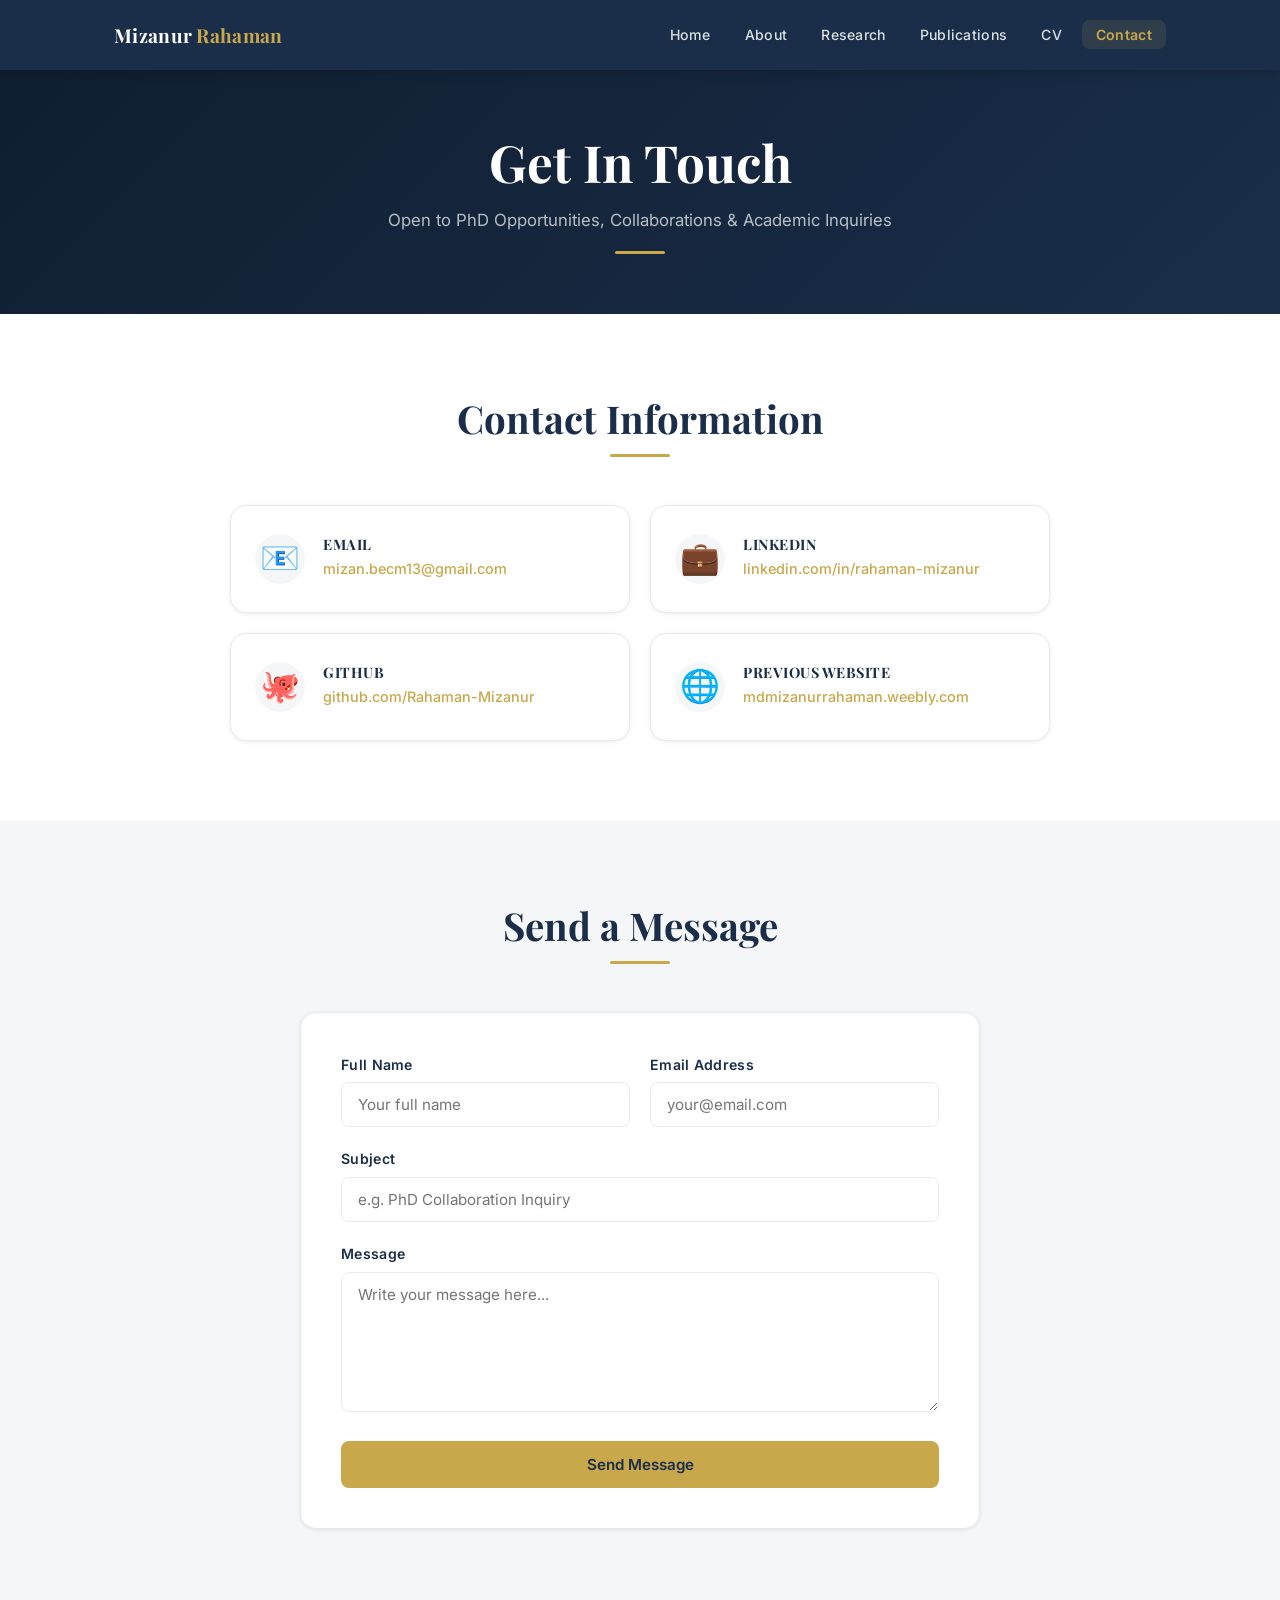
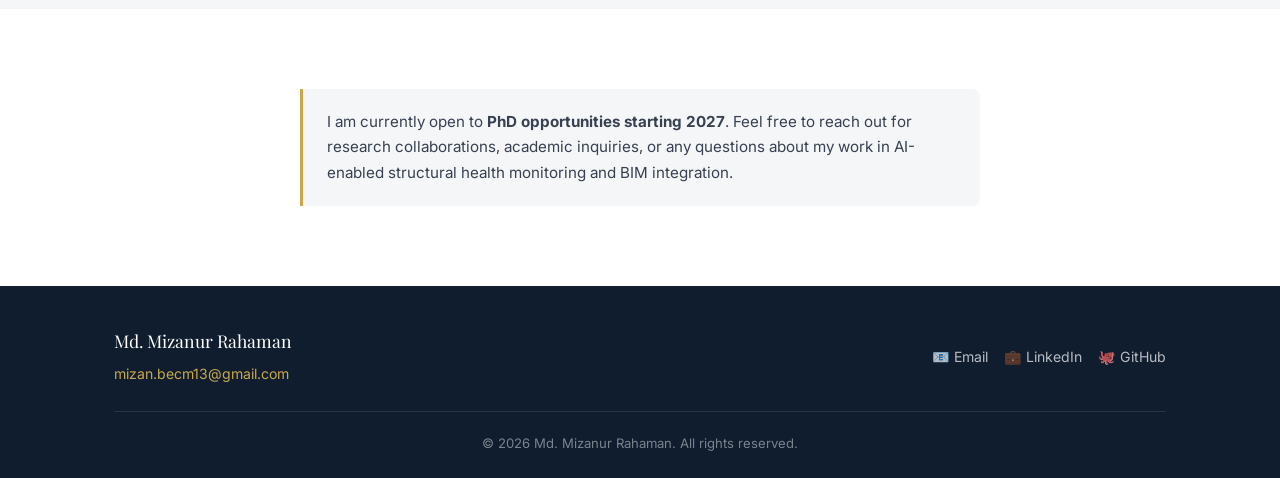
==== contact.html @ 8675cff0 "Initial commit: PhD portfolio website" ====
<!DOCTYPE html>
<html lang="en">
<head>
  <meta charset="UTF-8" />
  <meta name="viewport" content="width=device-width, initial-scale=1.0" />
  <title>Contact — Md. Mizanur Rahaman</title>
  <meta name="description" content="Contact Md. Mizanur Rahaman — open to PhD opportunities, research collaborations, and academic inquiries." />
  <link rel="stylesheet" href="assets/css/style.css" />
</head>
<body>

  <div id="nav-placeholder"></div>

  <!-- ===== PAGE HERO ===== -->
  <header class="page-hero">
    <div class="container">
      <h1>Get In Touch</h1>
      <p>Open to PhD Opportunities, Collaborations &amp; Academic Inquiries</p>
      <div class="gold-bar"></div>
    </div>
  </header>

  <main>

    <!-- ===== CONTACT CARDS ===== -->
    <section class="section">
      <div class="container">
        <div class="section-title">
          <h2>Contact Information</h2>
          <div class="underline"></div>
        </div>
        <div class="contact-cards" style="max-width: 820px; margin: 0 auto;">

          <a href="mailto:mizan.becm13@gmail.com" class="contact-card">
            <div class="c-icon">📧</div>
            <div>
              <h4>Email</h4>
              <p>mizan.becm13@gmail.com</p>
            </div>
          </a>

          <a href="https://linkedin.com/in/rahaman-mizanur" target="_blank" rel="noopener" class="contact-card">
            <div class="c-icon">💼</div>
            <div>
              <h4>LinkedIn</h4>
              <p>linkedin.com/in/rahaman-mizanur</p>
            </div>
          </a>

          <a href="https://github.com/Rahaman-Mizanur" target="_blank" rel="noopener" class="contact-card">
            <div class="c-icon">🐙</div>
            <div>
              <h4>GitHub</h4>
              <p>github.com/Rahaman-Mizanur</p>
            </div>
          </a>

          <a href="https://mdmizanurrahaman.weebly.com" target="_blank" rel="noopener" class="contact-card">
            <div class="c-icon">🌐</div>
            <div>
              <h4>Previous Website</h4>
              <p>mdmizanurrahaman.weebly.com</p>
            </div>
          </a>

        </div>
      </div>
    </section>

    <!-- ===== CONTACT FORM ===== -->
    <section class="section section-alt">
      <div class="container">
        <div class="section-title">
          <h2>Send a Message</h2>
          <div class="underline"></div>
        </div>
        <div style="max-width: 680px; margin: 0 auto;">

          <!-- Replace YOUR_FORM_ID with your Formspree form ID after signing up at formspree.io -->
          <form class="contact-form" action="https://formspree.io/f/YOUR_FORM_ID" method="POST">

            <div class="form-row">
              <div class="form-group">
                <label for="name">Full Name</label>
                <input type="text" id="name" name="name" placeholder="Your full name" required />
              </div>
              <div class="form-group">
                <label for="email">Email Address</label>
                <input type="email" id="email" name="email" placeholder="your@email.com" required />
              </div>
            </div>

            <div class="form-group">
              <label for="subject">Subject</label>
              <input type="text" id="subject" name="subject" placeholder="e.g. PhD Collaboration Inquiry" required />
            </div>

            <div class="form-group">
              <label for="message">Message</label>
              <textarea id="message" name="message" placeholder="Write your message here..." required></textarea>
            </div>

            <button type="submit" class="btn btn-primary" style="width:100%; justify-content:center;">
              Send Message
            </button>

          </form>

        </div>
      </div>
    </section>

    <!-- ===== NOTE ===== -->
    <section class="section">
      <div class="container">
        <div style="max-width: 680px; margin: 0 auto;">
          <div class="form-note">
            I am currently open to <strong>PhD opportunities starting 2027</strong>. Feel free to reach out
            for research collaborations, academic inquiries, or any questions about my work in AI-enabled
            structural health monitoring and BIM integration.
          </div>
        </div>
      </div>
    </section>

  </main>

  <div id="footer-placeholder"></div>

  <script src="assets/js/main.js"></script>
</body>
</html>
---- assets/css/style.css ----
/* ============================================================
   style.css — PhD Portfolio Website: Md. Mizanur Rahaman
   ============================================================ */

/* --- Google Fonts --- */
@import url('https://fonts.googleapis.com/css2?family=Inter:wght@300;400;500;600;700&family=Playfair+Display:wght@400;600;700&display=swap');

/* --- CSS Variables --- */
:root {
  --navy:       #1a2e4a;
  --navy-dark:  #0f1d2f;
  --navy-light: #243d60;
  --gold:       #c9a84c;
  --gold-light: #e0c070;
  --white:      #ffffff;
  --grey-light: #f5f6f8;
  --grey-mid:   #e8eaed;
  --grey-text:  #6b7280;
  --text-dark:  #1f2937;
  --text-body:  #374151;

  --font-body:    'Inter', sans-serif;
  --font-heading: 'Playfair Display', serif;

  --shadow-sm:  0 1px 4px rgba(0,0,0,0.08);
  --shadow-md:  0 4px 16px rgba(0,0,0,0.12);
  --shadow-lg:  0 8px 32px rgba(0,0,0,0.16);

  --radius:     8px;
  --radius-lg:  16px;
  --transition: 0.25s ease;

  --nav-height: 70px;
}

/* --- Reset & Base --- */
*, *::before, *::after {
  box-sizing: border-box;
  margin: 0;
  padding: 0;
}

html {
  scroll-behavior: smooth;
}

body {
  font-family: var(--font-body);
  color: var(--text-body);
  background: var(--white);
  line-height: 1.7;
  font-size: 16px;
}

img {
  max-width: 100%;
  display: block;
}

a {
  color: var(--gold);
  text-decoration: none;
  transition: color var(--transition);
}

a:hover {
  color: var(--gold-light);
}

ul {
  list-style: none;
}

/* --- Typography --- */
h1, h2, h3, h4, h5 {
  font-family: var(--font-heading);
  color: var(--navy);
  line-height: 1.25;
}

h1 { font-size: clamp(2rem, 5vw, 3.2rem); }
h2 { font-size: clamp(1.6rem, 3.5vw, 2.4rem); }
h3 { font-size: clamp(1.2rem, 2.5vw, 1.6rem); }
h4 { font-size: 1.1rem; }

p { margin-bottom: 1rem; }
p:last-child { margin-bottom: 0; }

/* --- Layout Utilities --- */
.container {
  max-width: 1100px;
  margin: 0 auto;
  padding: 0 24px;
}

.section {
  padding: 80px 0;
}

.section-alt {
  background: var(--grey-light);
}

.section-title {
  text-align: center;
  margin-bottom: 48px;
}

.section-title h2 {
  margin-bottom: 12px;
}

.section-title .underline {
  width: 60px;
  height: 3px;
  background: var(--gold);
  margin: 0 auto;
  border-radius: 2px;
}

.section-title p {
  color: var(--grey-text);
  margin-top: 12px;
  font-size: 1.05rem;
}

/* --- Buttons --- */
.btn {
  display: inline-flex;
  align-items: center;
  gap: 8px;
  padding: 12px 28px;
  border-radius: var(--radius);
  font-family: var(--font-body);
  font-size: 0.95rem;
  font-weight: 600;
  cursor: pointer;
  transition: all var(--transition);
  border: 2px solid transparent;
  text-decoration: none;
}

.btn-primary {
  background: var(--gold);
  color: var(--navy);
  border-color: var(--gold);
}

.btn-primary:hover {
  background: var(--gold-light);
  border-color: var(--gold-light);
  color: var(--navy);
  transform: translateY(-2px);
  box-shadow: var(--shadow-md);
}

.btn-outline {
  background: transparent;
  color: var(--white);
  border-color: var(--white);
}

.btn-outline:hover {
  background: var(--white);
  color: var(--navy);
  transform: translateY(-2px);
  box-shadow: var(--shadow-md);
}

.btn-outline-navy {
  background: transparent;
  color: var(--navy);
  border-color: var(--navy);
}

.btn-outline-navy:hover {
  background: var(--navy);
  color: var(--white);
  transform: translateY(-2px);
}

/* ============================================================
   NAVIGATION
   ============================================================ */
#navbar {
  position: fixed;
  top: 0;
  left: 0;
  right: 0;
  height: var(--nav-height);
  background: var(--navy);
  z-index: 1000;
  box-shadow: 0 2px 12px rgba(0,0,0,0.2);
}

.nav-inner {
  display: flex;
  align-items: center;
  justify-content: space-between;
  height: 100%;
  max-width: 1100px;
  margin: 0 auto;
  padding: 0 24px;
}

.nav-logo {
  font-family: var(--font-heading);
  font-size: 1.2rem;
  font-weight: 700;
  color: var(--white);
  letter-spacing: 0.3px;
}

.nav-logo span {
  color: var(--gold);
}

.nav-links {
  display: flex;
  align-items: center;
  gap: 6px;
}

.nav-links a {
  color: rgba(255,255,255,0.85);
  font-size: 0.88rem;
  font-weight: 500;
  padding: 6px 14px;
  border-radius: var(--radius);
  transition: all var(--transition);
  letter-spacing: 0.3px;
}

.nav-links a:hover,
.nav-links a.active {
  color: var(--gold);
  background: rgba(201,168,76,0.12);
}

.nav-links a.active {
  font-weight: 600;
}

.hamburger {
  display: none;
  flex-direction: column;
  gap: 5px;
  cursor: pointer;
  padding: 4px;
  background: none;
  border: none;
}

.hamburger span {
  display: block;
  width: 24px;
  height: 2px;
  background: var(--white);
  border-radius: 2px;
  transition: all var(--transition);
}

.hamburger.open span:nth-child(1) { transform: translateY(7px) rotate(45deg); }
.hamburger.open span:nth-child(2) { opacity: 0; }
.hamburger.open span:nth-child(3) { transform: translateY(-7px) rotate(-45deg); }

/* ============================================================
   FOOTER
   ============================================================ */
#footer {
  background: var(--navy-dark);
  color: rgba(255,255,255,0.75);
  padding: 40px 0 24px;
}

.footer-inner {
  max-width: 1100px;
  margin: 0 auto;
  padding: 0 24px;
  display: flex;
  flex-wrap: wrap;
  gap: 24px;
  justify-content: space-between;
  align-items: center;
}

.footer-name {
  font-family: var(--font-heading);
  font-size: 1.1rem;
  color: var(--white);
  margin-bottom: 4px;
}

.footer-email {
  font-size: 0.88rem;
  color: var(--gold);
}

.footer-links {
  display: flex;
  gap: 16px;
  flex-wrap: wrap;
}

.footer-links a {
  color: rgba(255,255,255,0.7);
  font-size: 0.88rem;
  display: flex;
  align-items: center;
  gap: 6px;
  transition: color var(--transition);
}

.footer-links a:hover {
  color: var(--gold);
}

.footer-copy {
  width: 100%;
  border-top: 1px solid rgba(255,255,255,0.1);
  margin-top: 24px;
  padding-top: 20px;
  text-align: center;
  font-size: 0.82rem;
  color: rgba(255,255,255,0.45);
}

/* ============================================================
   HOME PAGE — HERO
   ============================================================ */
.hero {
  min-height: 100vh;
  background: linear-gradient(135deg, var(--navy-dark) 0%, var(--navy) 60%, var(--navy-light) 100%);
  display: flex;
  align-items: center;
  padding-top: var(--nav-height);
  position: relative;
  overflow: hidden;
}

.hero::before {
  content: '';
  position: absolute;
  top: -50%;
  right: -10%;
  width: 600px;
  height: 600px;
  background: radial-gradient(circle, rgba(201,168,76,0.08) 0%, transparent 70%);
  pointer-events: none;
}

.hero-inner {
  display: flex;
  align-items: center;
  gap: 60px;
  padding: 60px 24px;
  max-width: 1100px;
  margin: 0 auto;
  width: 100%;
}

.hero-text {
  flex: 1;
}

.hero-greeting {
  color: var(--gold);
  font-size: 1rem;
  font-weight: 600;
  letter-spacing: 2px;
  text-transform: uppercase;
  margin-bottom: 12px;
}

.hero-text h1 {
  color: var(--white);
  margin-bottom: 16px;
}

.hero-subtitle {
  color: rgba(255,255,255,0.75);
  font-size: 1.1rem;
  margin-bottom: 20px;
  line-height: 1.6;
}

.hero-bio {
  color: rgba(255,255,255,0.65);
  font-size: 0.97rem;
  line-height: 1.8;
  margin-bottom: 32px;
}

.hero-buttons {
  display: flex;
  gap: 16px;
  flex-wrap: wrap;
}

.hero-photo {
  flex-shrink: 0;
}

.hero-photo img {
  width: 280px;
  height: 280px;
  border-radius: 50%;
  object-fit: cover;
  border: 4px solid var(--gold);
  box-shadow: 0 0 0 8px rgba(201,168,76,0.15), var(--shadow-lg);
}

/* Research Interests Pills */
.interest-pills {
  display: flex;
  flex-wrap: wrap;
  gap: 12px;
  justify-content: center;
}

.pill {
  background: var(--white);
  border: 2px solid var(--navy);
  color: var(--navy);
  padding: 8px 20px;
  border-radius: 50px;
  font-size: 0.88rem;
  font-weight: 500;
  transition: all var(--transition);
}

.pill:hover {
  background: var(--navy);
  color: var(--white);
  border-color: var(--navy);
}

/* Highlight Cards */
.highlight-cards {
  display: grid;
  grid-template-columns: repeat(3, 1fr);
  gap: 24px;
}

.highlight-card {
  background: var(--white);
  border: 1px solid var(--grey-mid);
  border-radius: var(--radius-lg);
  padding: 32px 24px;
  text-align: center;
  box-shadow: var(--shadow-sm);
  transition: all var(--transition);
}

.highlight-card:hover {
  box-shadow: var(--shadow-md);
  transform: translateY(-4px);
  border-color: var(--gold);
}

.highlight-card .icon {
  font-size: 2.2rem;
  margin-bottom: 16px;
}

.highlight-card h4 {
  color: var(--navy);
  margin-bottom: 8px;
  font-size: 1rem;
}

.highlight-card p {
  color: var(--grey-text);
  font-size: 0.88rem;
}

/* ============================================================
   ABOUT PAGE
   ============================================================ */
.page-hero {
  background: linear-gradient(135deg, var(--navy-dark), var(--navy));
  color: var(--white);
  padding: calc(var(--nav-height) + 60px) 0 60px;
  text-align: center;
}

.page-hero h1 {
  color: var(--white);
  margin-bottom: 12px;
}

.page-hero p {
  color: rgba(255,255,255,0.7);
  font-size: 1.05rem;
}

.page-hero .gold-bar {
  width: 50px;
  height: 3px;
  background: var(--gold);
  margin: 16px auto 0;
  border-radius: 2px;
}

/* Education Timeline */
.timeline {
  position: relative;
  padding-left: 40px;
}

.timeline::before {
  content: '';
  position: absolute;
  left: 10px;
  top: 0;
  bottom: 0;
  width: 2px;
  background: var(--grey-mid);
}

.timeline-item {
  position: relative;
  margin-bottom: 40px;
}

.timeline-item:last-child {
  margin-bottom: 0;
}

.timeline-item::before {
  content: '';
  position: absolute;
  left: -34px;
  top: 6px;
  width: 14px;
  height: 14px;
  border-radius: 50%;
  background: var(--gold);
  border: 2px solid var(--white);
  box-shadow: 0 0 0 2px var(--gold);
}

.timeline-badge {
  display: inline-block;
  background: var(--navy);
  color: var(--white);
  font-size: 0.78rem;
  font-weight: 600;
  padding: 3px 12px;
  border-radius: 50px;
  margin-bottom: 10px;
  letter-spacing: 0.5px;
}

.timeline-item h3 {
  margin-bottom: 6px;
  font-size: 1.2rem;
}

.timeline-item .institution {
  color: var(--gold);
  font-weight: 600;
  font-size: 0.95rem;
  margin-bottom: 8px;
}

.timeline-item .details {
  color: var(--grey-text);
  font-size: 0.9rem;
}

.timeline-item .details span {
  display: block;
  margin-bottom: 3px;
}

/* Skills Grid */
.skills-grid {
  display: grid;
  grid-template-columns: repeat(2, 1fr);
  gap: 24px;
}

.skill-card {
  background: var(--white);
  border: 1px solid var(--grey-mid);
  border-radius: var(--radius-lg);
  padding: 28px 24px;
  box-shadow: var(--shadow-sm);
  transition: all var(--transition);
}

.skill-card:hover {
  box-shadow: var(--shadow-md);
  border-color: var(--gold);
}

.skill-card h4 {
  color: var(--navy);
  margin-bottom: 16px;
  font-size: 1rem;
  font-weight: 700;
  display: flex;
  align-items: center;
  gap: 8px;
}

.skill-card h4 .card-icon {
  font-size: 1.3rem;
}

.skill-tags {
  display: flex;
  flex-wrap: wrap;
  gap: 8px;
}

.skill-tag {
  background: var(--grey-light);
  color: var(--text-dark);
  font-size: 0.82rem;
  font-weight: 500;
  padding: 4px 12px;
  border-radius: 50px;
  border: 1px solid var(--grey-mid);
}

/* Awards List */
.awards-list {
  display: flex;
  flex-direction: column;
  gap: 16px;
}

.award-item {
  display: flex;
  align-items: flex-start;
  gap: 16px;
  background: var(--white);
  border: 1px solid var(--grey-mid);
  border-left: 4px solid var(--gold);
  border-radius: var(--radius);
  padding: 20px 24px;
  box-shadow: var(--shadow-sm);
}

.award-icon {
  font-size: 1.6rem;
  flex-shrink: 0;
}

.award-item h4 {
  color: var(--navy);
  margin-bottom: 4px;
}

.award-item p {
  color: var(--grey-text);
  font-size: 0.9rem;
}

/* ============================================================
   RESEARCH PAGE
   ============================================================ */
.research-pipeline {
  display: flex;
  align-items: center;
  justify-content: center;
  gap: 0;
  flex-wrap: wrap;
  margin: 40px 0;
}

.pipeline-box {
  background: var(--navy);
  color: var(--white);
  border-radius: var(--radius);
  padding: 24px 28px;
  text-align: center;
  min-width: 180px;
  box-shadow: var(--shadow-md);
  position: relative;
}

.pipeline-box .step-num {
  display: inline-block;
  background: var(--gold);
  color: var(--navy);
  font-size: 0.75rem;
  font-weight: 700;
  width: 24px;
  height: 24px;
  border-radius: 50%;
  line-height: 24px;
  margin-bottom: 10px;
}

.pipeline-box h4 {
  color: var(--white);
  font-size: 0.95rem;
  font-weight: 600;
}

.pipeline-box p {
  color: rgba(255,255,255,0.7);
  font-size: 0.8rem;
  margin-top: 6px;
}

.pipeline-arrow {
  color: var(--gold);
  font-size: 1.8rem;
  padding: 0 12px;
  font-weight: bold;
  flex-shrink: 0;
}

.research-interest-cards {
  display: grid;
  grid-template-columns: repeat(3, 1fr);
  gap: 20px;
}

.interest-card {
  background: var(--white);
  border: 1px solid var(--grey-mid);
  border-radius: var(--radius-lg);
  padding: 28px 20px;
  text-align: center;
  box-shadow: var(--shadow-sm);
  transition: all var(--transition);
}

.interest-card:hover {
  box-shadow: var(--shadow-md);
  transform: translateY(-4px);
  border-color: var(--gold);
}

.interest-card .emoji {
  font-size: 2.4rem;
  margin-bottom: 14px;
}

.interest-card h4 {
  color: var(--navy);
  font-size: 0.95rem;
  font-weight: 600;
}

.keyword-highlight {
  color: var(--navy);
  font-weight: 700;
  background: rgba(201,168,76,0.15);
  padding: 1px 4px;
  border-radius: 3px;
}

/* ============================================================
   PUBLICATIONS PAGE
   ============================================================ */
.pub-card {
  background: var(--white);
  border: 1px solid var(--grey-mid);
  border-radius: var(--radius-lg);
  padding: 32px;
  box-shadow: var(--shadow-sm);
  transition: all var(--transition);
}

.pub-card:hover {
  box-shadow: var(--shadow-md);
}

.pub-badge {
  display: inline-block;
  background: var(--navy);
  color: var(--white);
  font-size: 0.78rem;
  font-weight: 600;
  padding: 4px 14px;
  border-radius: 50px;
  margin-bottom: 16px;
  letter-spacing: 0.5px;
}

.pub-title {
  font-family: var(--font-heading);
  font-size: 1.15rem;
  color: var(--navy);
  margin-bottom: 10px;
  line-height: 1.4;
}

.pub-authors {
  color: var(--grey-text);
  font-size: 0.9rem;
  margin-bottom: 6px;
}

.pub-venue {
  color: var(--text-body);
  font-size: 0.9rem;
  font-style: italic;
  margin-bottom: 20px;
}

.pub-actions {
  display: flex;
  gap: 12px;
  flex-wrap: wrap;
}

.ongoing-card {
  background: linear-gradient(135deg, var(--grey-light), #eef0f5);
  border: 1px dashed var(--grey-mid);
  border-radius: var(--radius-lg);
  padding: 32px;
}

.ongoing-card h3 {
  color: var(--navy);
  margin-bottom: 10px;
}

.ongoing-card p {
  color: var(--grey-text);
}

/* ============================================================
   CV PAGE
   ============================================================ */
.cv-download-bar {
  background: linear-gradient(135deg, var(--navy-dark), var(--navy));
  padding: 40px 0;
  text-align: center;
}

.cv-download-bar h2 {
  color: var(--white);
  margin-bottom: 8px;
}

.cv-download-bar p {
  color: rgba(255,255,255,0.7);
  margin-bottom: 24px;
}

.cv-section {
  margin-bottom: 48px;
}

.cv-section h3 {
  color: var(--navy);
  border-bottom: 2px solid var(--gold);
  padding-bottom: 8px;
  margin-bottom: 24px;
  font-size: 1.2rem;
}

.cv-entry {
  margin-bottom: 24px;
  padding-left: 16px;
  border-left: 3px solid var(--grey-mid);
}

.cv-entry:hover {
  border-left-color: var(--gold);
}

.cv-entry-header {
  display: flex;
  justify-content: space-between;
  align-items: flex-start;
  flex-wrap: wrap;
  gap: 8px;
  margin-bottom: 6px;
}

.cv-entry-title {
  font-weight: 700;
  color: var(--navy);
  font-size: 1rem;
}

.cv-entry-date {
  color: var(--gold);
  font-size: 0.85rem;
  font-weight: 600;
  white-space: nowrap;
}

.cv-entry-org {
  color: var(--text-body);
  font-size: 0.9rem;
  font-weight: 500;
  margin-bottom: 8px;
}

.cv-entry ul {
  list-style: disc;
  padding-left: 20px;
  color: var(--grey-text);
  font-size: 0.9rem;
}

.cv-entry ul li {
  margin-bottom: 4px;
}

.cv-note {
  background: var(--grey-light);
  border-radius: var(--radius);
  padding: 12px 18px;
  font-size: 0.85rem;
  color: var(--grey-text);
  margin-top: 24px;
  text-align: center;
  border: 1px solid var(--grey-mid);
}

.test-scores {
  display: grid;
  grid-template-columns: repeat(2, 1fr);
  gap: 16px;
}

.score-card {
  background: var(--white);
  border: 1px solid var(--grey-mid);
  border-radius: var(--radius);
  padding: 20px;
  text-align: center;
  box-shadow: var(--shadow-sm);
}

.score-card h4 {
  color: var(--navy);
  margin-bottom: 8px;
}

.score-main {
  font-size: 1.6rem;
  font-weight: 700;
  color: var(--gold);
  display: block;
  margin-bottom: 4px;
}

.score-details {
  font-size: 0.82rem;
  color: var(--grey-text);
}

/* ============================================================
   CONTACT PAGE
   ============================================================ */
.contact-cards {
  display: grid;
  grid-template-columns: repeat(2, 1fr);
  gap: 20px;
}

.contact-card {
  background: var(--white);
  border: 1px solid var(--grey-mid);
  border-radius: var(--radius-lg);
  padding: 28px 24px;
  display: flex;
  align-items: center;
  gap: 18px;
  box-shadow: var(--shadow-sm);
  transition: all var(--transition);
  text-decoration: none;
  color: inherit;
}

.contact-card:hover {
  box-shadow: var(--shadow-md);
  transform: translateY(-3px);
  border-color: var(--gold);
  color: inherit;
}

.contact-card .c-icon {
  font-size: 2rem;
  flex-shrink: 0;
  width: 50px;
  height: 50px;
  background: var(--grey-light);
  border-radius: 50%;
  display: flex;
  align-items: center;
  justify-content: center;
}

.contact-card h4 {
  color: var(--navy);
  margin-bottom: 4px;
  font-size: 0.9rem;
  font-weight: 700;
  text-transform: uppercase;
  letter-spacing: 0.5px;
}

.contact-card p {
  color: var(--gold);
  font-size: 0.9rem;
  font-weight: 500;
  word-break: break-word;
}

/* Contact Form */
.contact-form {
  background: var(--white);
  border: 1px solid var(--grey-mid);
  border-radius: var(--radius-lg);
  padding: 40px;
  box-shadow: var(--shadow-sm);
}

.form-group {
  margin-bottom: 20px;
}

.form-row {
  display: grid;
  grid-template-columns: 1fr 1fr;
  gap: 20px;
}

label {
  display: block;
  font-size: 0.88rem;
  font-weight: 600;
  color: var(--navy);
  margin-bottom: 6px;
  letter-spacing: 0.3px;
}

input[type="text"],
input[type="email"],
textarea,
select {
  width: 100%;
  padding: 12px 16px;
  border: 1.5px solid var(--grey-mid);
  border-radius: var(--radius);
  font-family: var(--font-body);
  font-size: 0.95rem;
  color: var(--text-dark);
  background: var(--white);
  transition: border-color var(--transition), box-shadow var(--transition);
  outline: none;
}

input:focus,
textarea:focus {
  border-color: var(--gold);
  box-shadow: 0 0 0 3px rgba(201,168,76,0.15);
}

textarea {
  resize: vertical;
  min-height: 140px;
}

.form-note {
  background: var(--grey-light);
  border-left: 3px solid var(--gold);
  border-radius: 0 var(--radius) var(--radius) 0;
  padding: 20px 24px;
  color: var(--text-body);
  font-size: 0.95rem;
  line-height: 1.7;
}

/* ============================================================
   RESPONSIVE
   ============================================================ */
@media (max-width: 900px) {
  .hero-inner {
    flex-direction: column-reverse;
    text-align: center;
    gap: 40px;
  }

  .hero-buttons {
    justify-content: center;
  }

  .hero-photo img {
    width: 220px;
    height: 220px;
  }

  .highlight-cards {
    grid-template-columns: 1fr;
  }

  .skills-grid {
    grid-template-columns: 1fr;
  }

  .research-interest-cards {
    grid-template-columns: repeat(2, 1fr);
  }

  .contact-cards {
    grid-template-columns: 1fr;
  }

  .test-scores {
    grid-template-columns: 1fr;
  }

  .pipeline-arrow {
    transform: rotate(90deg);
    padding: 8px 0;
  }

  .research-pipeline {
    flex-direction: column;
  }
}

@media (max-width: 640px) {
  .nav-links {
    display: none;
    position: absolute;
    top: var(--nav-height);
    left: 0;
    right: 0;
    background: var(--navy-dark);
    flex-direction: column;
    padding: 20px 24px;
    gap: 4px;
    box-shadow: var(--shadow-md);
  }

  .nav-links.open {
    display: flex;
  }

  .nav-links a {
    padding: 10px 14px;
    width: 100%;
  }

  .hamburger {
    display: flex;
  }

  .section {
    padding: 60px 0;
  }

  .hero-photo img {
    width: 180px;
    height: 180px;
  }

  .research-interest-cards {
    grid-template-columns: 1fr;
  }

  .form-row {
    grid-template-columns: 1fr;
  }

  .contact-form {
    padding: 24px 20px;
  }

  .footer-inner {
    flex-direction: column;
    text-align: center;
  }

  .footer-links {
    justify-content: center;
  }
}
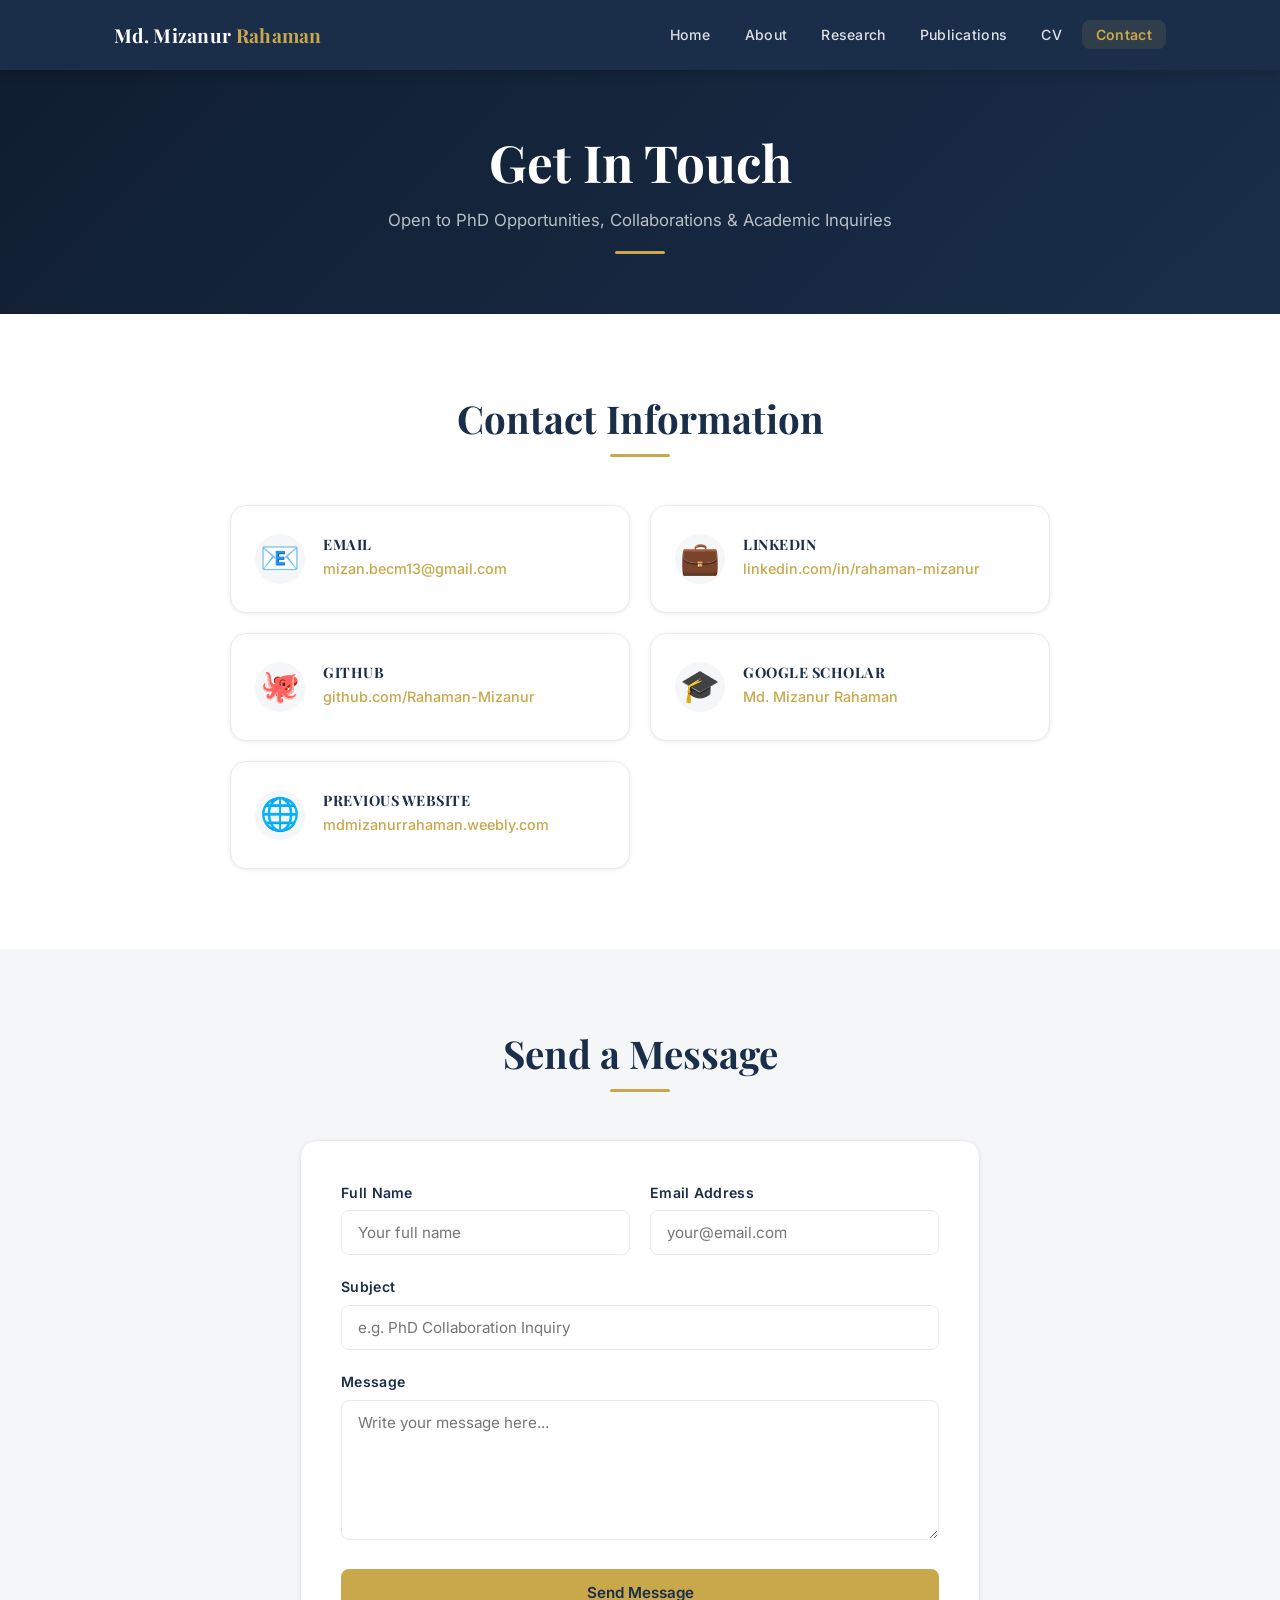
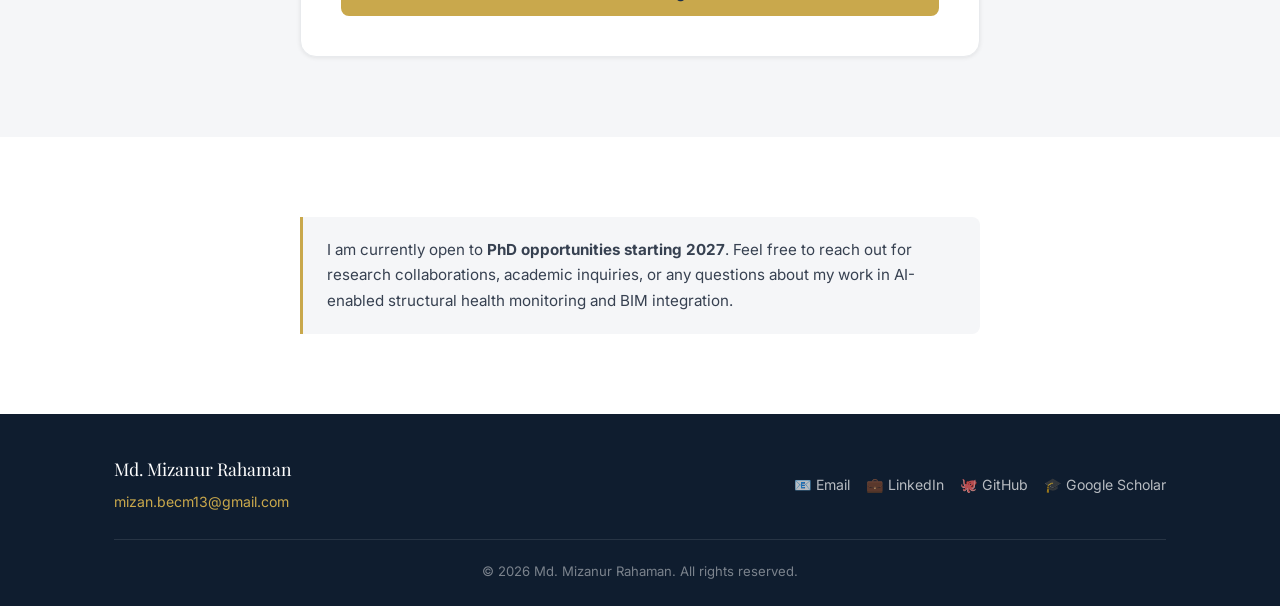
==== commit 5092ffe1: "Add Google Scholar profile link to footer, contact page, and publications" ====
--- a/contact.html
+++ b/contact.html
@@ -52,6 +52,14 @@
             <div>
               <h4>GitHub</h4>
               <p>github.com/Rahaman-Mizanur</p>
+            </div>
+          </a>
+
+          <a href="https://scholar.google.com/citations?user=Gajk6tkAAAAJ&hl=en" target="_blank" rel="noopener" class="contact-card">
+            <div class="c-icon">🎓</div>
+            <div>
+              <h4>Google Scholar</h4>
+              <p>Md. Mizanur Rahaman</p>
             </div>
           </a>
 
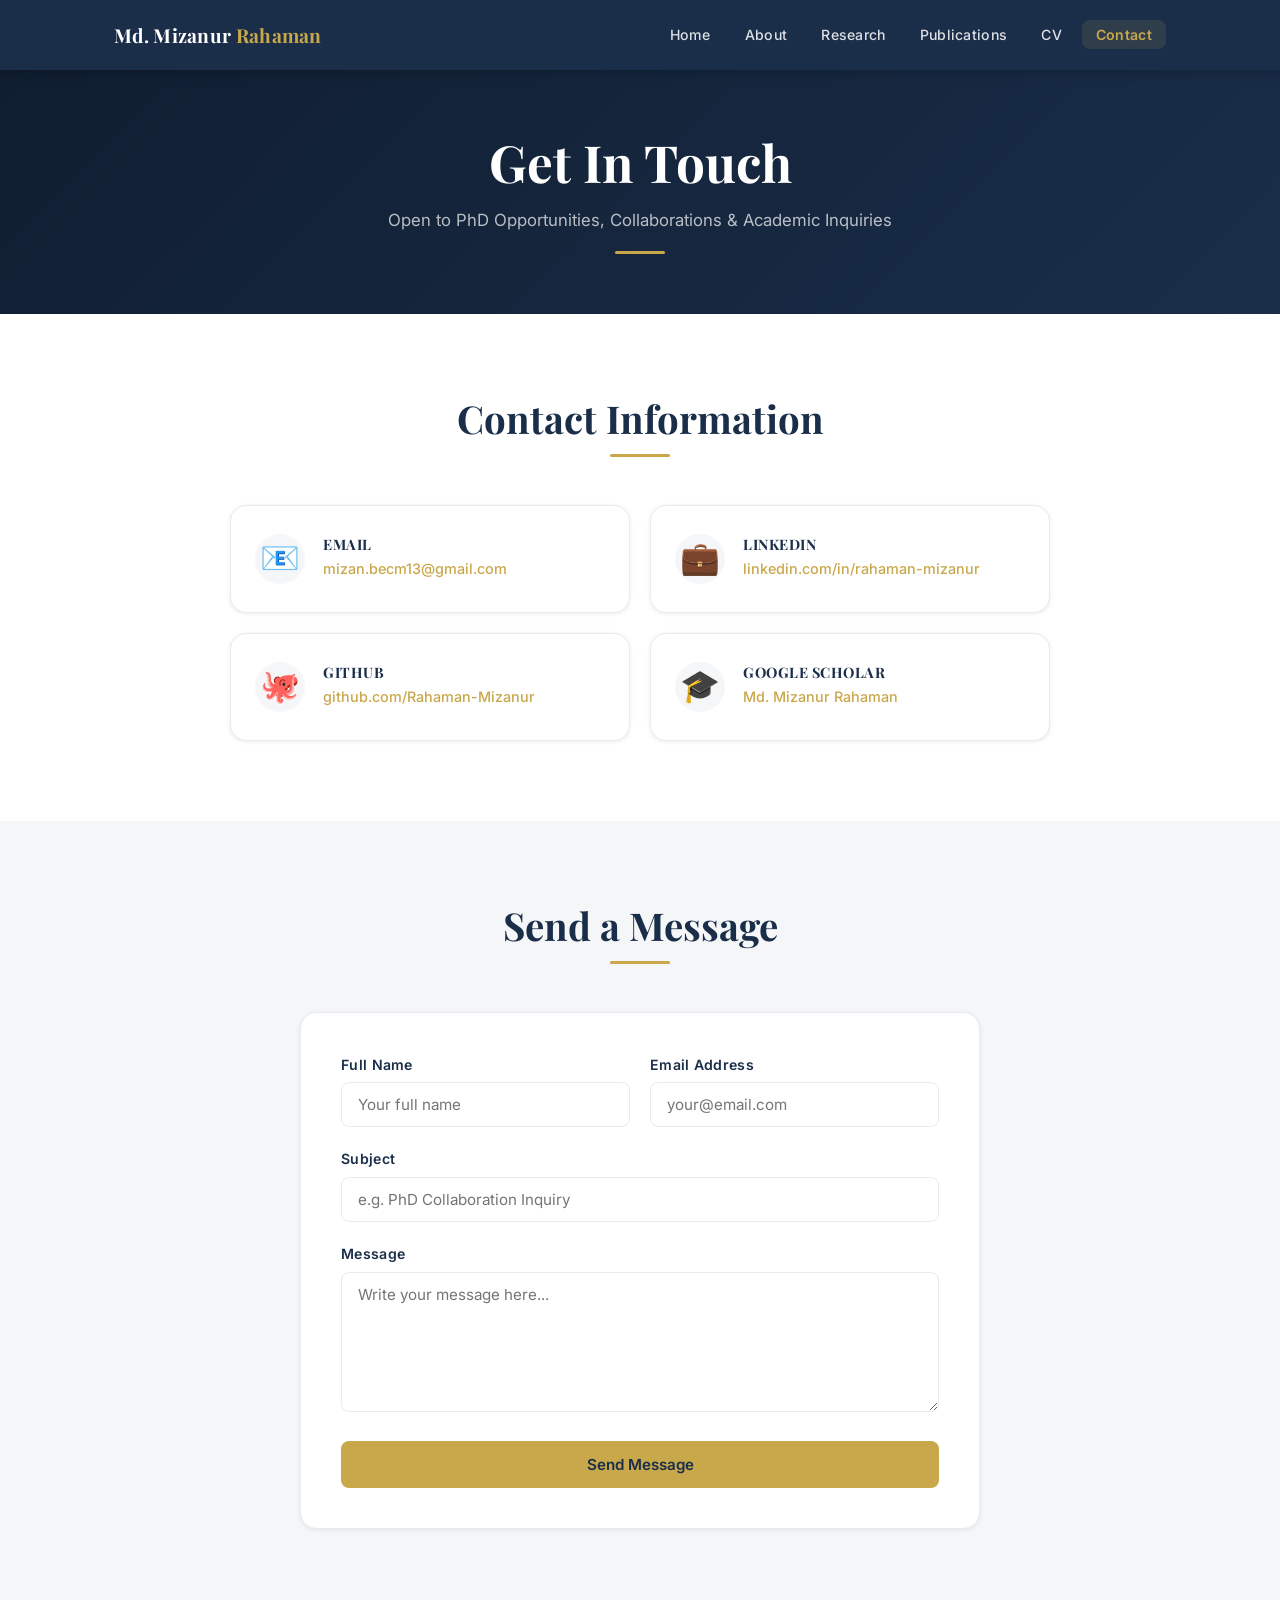
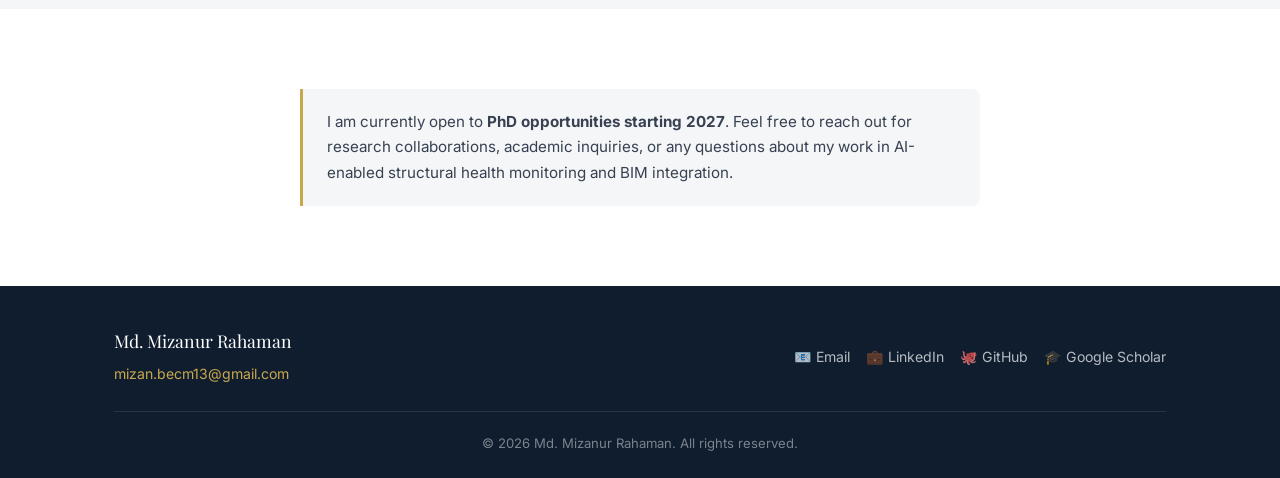
==== commit 22fba27e: "Remove previous website card from contact page" ====
--- a/contact.html
+++ b/contact.html
@@ -63,13 +63,6 @@
             </div>
           </a>
 
-          <a href="https://mdmizanurrahaman.weebly.com" target="_blank" rel="noopener" class="contact-card">
-            <div class="c-icon">🌐</div>
-            <div>
-              <h4>Previous Website</h4>
-              <p>mdmizanurrahaman.weebly.com</p>
-            </div>
-          </a>
 
         </div>
       </div>
@@ -85,7 +78,7 @@
         <div style="max-width: 680px; margin: 0 auto;">
 
           <!-- Replace YOUR_FORM_ID with your Formspree form ID after signing up at formspree.io -->
-          <form class="contact-form" action="https://formspree.io/f/YOUR_FORM_ID" method="POST">
+          <form class="contact-form" action="https://formspree.io/f/xeedzdee" method="POST">
 
             <div class="form-row">
               <div class="form-group">
